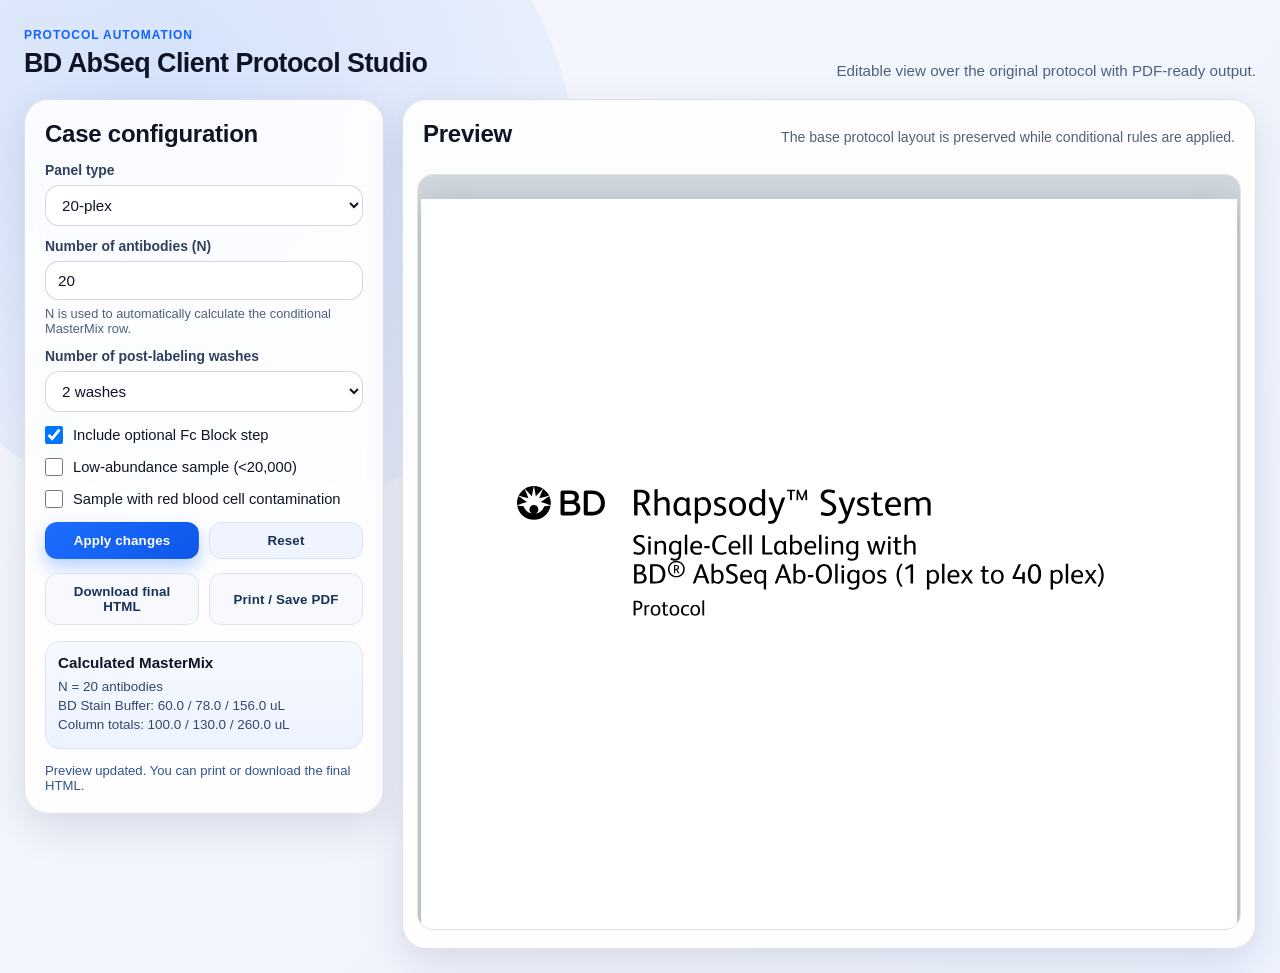
==== protocol_studio.html @ 252bf1d7 "Initial commit: keep all examples and translate to English" ====
<!doctype html>
<html lang="en">
<head>
  <meta charset="utf-8" />
  <meta name="viewport" content="width=device-width, initial-scale=1" />
  <title>BD AbSeq Protocol Studio</title>
  <link rel="stylesheet" href="studio.css" />
</head>
<body>
  <div class="bg-glow" aria-hidden="true"></div>
  <div class="app-shell">
    <header class="topbar">
      <div>
        <p class="eyebrow">Protocol Automation</p>
        <h1>BD AbSeq Client Protocol Studio</h1>
      </div>
      <p class="topbar-note">Editable view over the original protocol with PDF-ready output.</p>
    </header>

    <main class="layout">
      <aside class="controls" aria-label="Protocol configuration">
        <h2>Case configuration</h2>

        <label for="panelType">Panel type</label>
        <select id="panelType" name="panelType">
          <option value="10">10-plex</option>
          <option value="20" selected>20-plex</option>
          <option value="40">40-plex</option>
          <option value="custom">Custom (1-40)</option>
        </select>

        <label for="antibodyCount">Number of antibodies (N)</label>
        <input id="antibodyCount" name="antibodyCount" type="number" min="1" max="40" step="1" value="20" />
        <p class="hint">N is used to automatically calculate the conditional MasterMix row.</p>

        <label for="washCount">Number of post-labeling washes</label>
        <select id="washCount" name="washCount">
          <option value="2" selected>2 washes</option>
          <option value="3">3 washes (includes optional step 7)</option>
        </select>

        <label class="check-row" for="includeFcBlock">
          <input id="includeFcBlock" name="includeFcBlock" type="checkbox" checked />
          Include optional Fc Block step
        </label>

        <label class="check-row" for="lowAbundance">
          <input id="lowAbundance" name="lowAbundance" type="checkbox" />
          Low-abundance sample (&lt;20,000)
        </label>

        <label class="check-row" for="rbcContamination">
          <input id="rbcContamination" name="rbcContamination" type="checkbox" />
          Sample with red blood cell contamination
        </label>

        <div class="button-row">
          <button id="applyBtn" type="button" class="btn btn-primary">Apply changes</button>
          <button id="resetBtn" type="button" class="btn btn-ghost">Reset</button>
        </div>

        <div class="button-row">
          <button id="downloadHtmlBtn" type="button" class="btn btn-secondary">Download final HTML</button>
          <button id="printPdfBtn" type="button" class="btn btn-secondary">Print / Save PDF</button>
        </div>

        <div class="calc-card" aria-live="polite">
          <h3>Calculated MasterMix</h3>
          <p id="calcLine1"></p>
          <p id="calcLine2"></p>
          <p id="calcLine3"></p>
        </div>

        <p id="status" class="status">Loading base protocol...</p>
      </aside>

      <section class="preview" aria-label="Protocol preview">
        <div class="preview-head">
          <h2>Preview</h2>
          <p>The base protocol layout is preserved while conditional rules are applied.</p>
        </div>
        <iframe id="previewFrame" title="Protocol preview"></iframe>
      </section>
    </main>
  </div>

  <script src="studio.js"></script>
</body>
</html>
---- studio.css ----
:root {
  --bg-a: #f4f7fb;
  --bg-b: #eef3ff;
  --surface: rgba(255, 255, 255, 0.88);
  --surface-strong: #ffffff;
  --stroke: rgba(18, 22, 33, 0.12);
  --text: #0f1525;
  --muted: #51607a;
  --accent: #1263ff;
  --accent-soft: #dbe9ff;
  --shadow: 0 14px 40px rgba(22, 36, 70, 0.12);
  --radius-xl: 24px;
  --radius-md: 14px;
}

* {
  box-sizing: border-box;
}

html,
body {
  margin: 0;
  min-height: 100%;
  color: var(--text);
  font-family: "SF Pro Display", "Avenir Next", "Segoe UI Variable", "Helvetica Neue", sans-serif;
  background: linear-gradient(135deg, var(--bg-a), var(--bg-b));
}

.bg-glow {
  position: fixed;
  inset: -20% auto auto -10%;
  width: 55vw;
  height: 55vw;
  border-radius: 999px;
  background: radial-gradient(circle at 40% 40%, rgba(18, 99, 255, 0.14), rgba(18, 99, 255, 0));
  pointer-events: none;
  z-index: 0;
}

.app-shell {
  position: relative;
  z-index: 1;
  max-width: 1580px;
  margin: 0 auto;
  padding: 28px 24px 24px;
}

.topbar {
  display: flex;
  align-items: flex-end;
  justify-content: space-between;
  gap: 16px;
  margin-bottom: 20px;
}

.eyebrow {
  margin: 0;
  color: var(--accent);
  letter-spacing: 0.08em;
  text-transform: uppercase;
  font-size: 12px;
  font-weight: 700;
}

h1 {
  margin: 6px 0 0;
  font-weight: 650;
  letter-spacing: -0.02em;
  font-size: clamp(1.6rem, 2.1vw, 2.35rem);
}

.topbar-note {
  margin: 0;
  color: var(--muted);
  max-width: 460px;
  text-align: right;
  font-size: 0.95rem;
}

.layout {
  display: grid;
  grid-template-columns: 360px 1fr;
  gap: 18px;
  align-items: start;
}

.controls,
.preview {
  border: 1px solid var(--stroke);
  border-radius: var(--radius-xl);
  background: var(--surface);
  backdrop-filter: blur(16px);
  box-shadow: var(--shadow);
}

.controls {
  padding: 20px;
  position: sticky;
  top: 18px;
}

.controls h2,
.preview h2 {
  margin: 0 0 14px;
  font-weight: 650;
  letter-spacing: -0.01em;
}

label {
  display: block;
  font-size: 0.87rem;
  margin: 12px 0 7px;
  color: #2f3f5d;
  font-weight: 600;
}

input[type="number"],
select {
  width: 100%;
  border: 1px solid rgba(22, 33, 55, 0.18);
  border-radius: var(--radius-md);
  padding: 10px 12px;
  font-size: 0.95rem;
  background: #fff;
  color: var(--text);
}

input[type="number"]:focus,
select:focus,
button:focus {
  outline: 2px solid rgba(18, 99, 255, 0.45);
  outline-offset: 2px;
}

.hint {
  margin: 6px 0 0;
  font-size: 0.8rem;
  color: var(--muted);
}

.check-row {
  margin-top: 14px;
  display: flex;
  align-items: center;
  gap: 10px;
  color: var(--text);
  font-size: 0.92rem;
  font-weight: 500;
}

.check-row input {
  margin: 0;
  width: 18px;
  height: 18px;
}

.button-row {
  margin-top: 14px;
  display: flex;
  gap: 10px;
}

.btn {
  flex: 1;
  border-radius: 12px;
  border: 1px solid transparent;
  padding: 10px 12px;
  font-weight: 640;
  letter-spacing: 0.01em;
  cursor: pointer;
  transition: transform 140ms ease, box-shadow 140ms ease, background 140ms ease;
}

.btn:hover {
  transform: translateY(-1px);
}

.btn-primary {
  color: #fff;
  background: linear-gradient(135deg, #1c6eff, #0e56e9);
  box-shadow: 0 8px 18px rgba(18, 99, 255, 0.3);
}

.btn-ghost {
  color: #193259;
  background: #eff4ff;
  border-color: #d5e2ff;
}

.btn-secondary {
  color: #193259;
  background: #f7f9fd;
  border-color: #dbe3f3;
}

.calc-card {
  margin-top: 16px;
  padding: 12px;
  border: 1px solid #d9e4fb;
  border-radius: 14px;
  background: linear-gradient(180deg, #f6f9ff, #edf3ff);
}

.calc-card h3 {
  margin: 0 0 8px;
  font-size: 0.95rem;
}

.calc-card p {
  margin: 4px 0;
  font-size: 0.84rem;
  color: #32476c;
}

.status {
  margin: 14px 0 0;
  font-size: 0.82rem;
  color: #31548f;
}

.preview {
  padding: 14px;
}

.preview-head {
  display: flex;
  justify-content: space-between;
  align-items: baseline;
  gap: 10px;
  padding: 6px 6px 12px;
}

.preview-head p {
  margin: 0;
  color: var(--muted);
  font-size: 0.88rem;
}

#previewFrame {
  width: 100%;
  min-height: 84vh;
  border: 1px solid var(--stroke);
  border-radius: 16px;
  background: var(--surface-strong);
}

@media (max-width: 1180px) {
  .layout {
    grid-template-columns: 1fr;
  }

  .controls {
    position: static;
  }

  .topbar {
    flex-direction: column;
    align-items: flex-start;
  }

  .topbar-note {
    text-align: left;
  }

  #previewFrame {
    min-height: 70vh;
  }
}
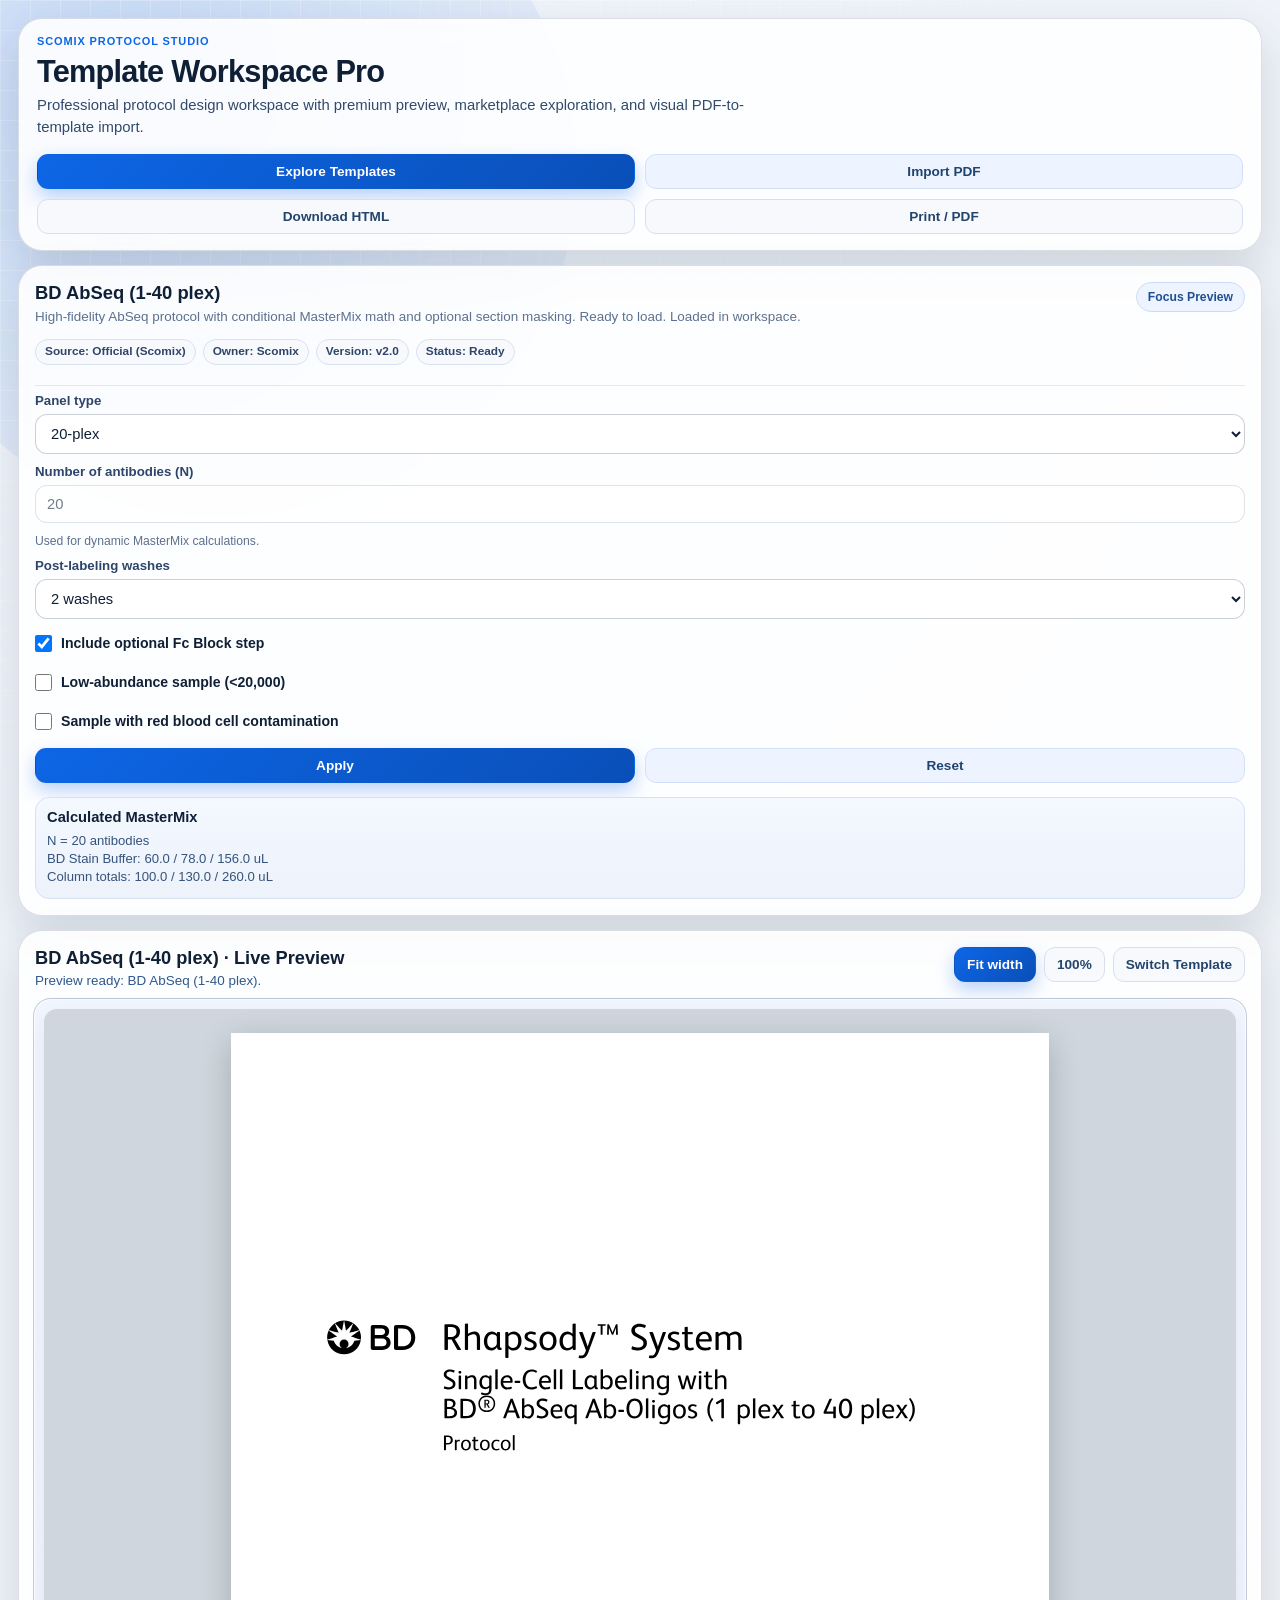
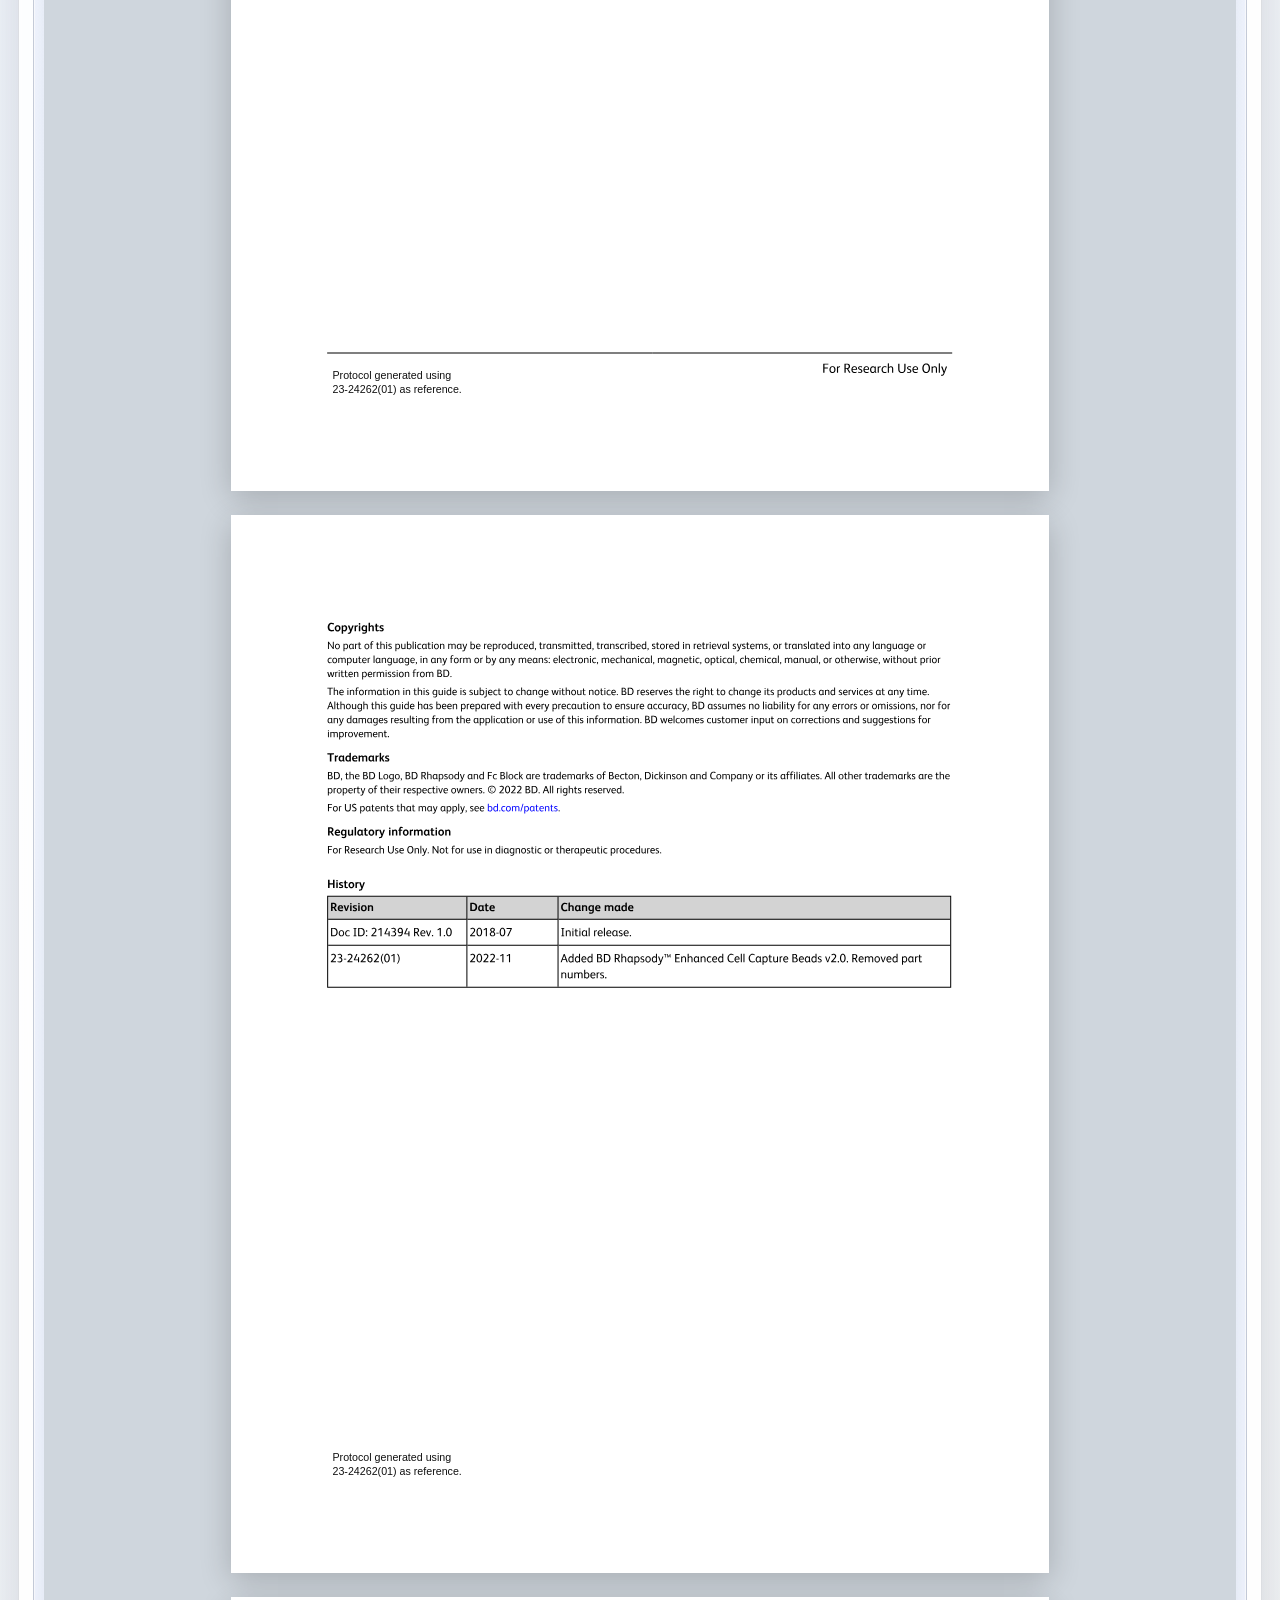
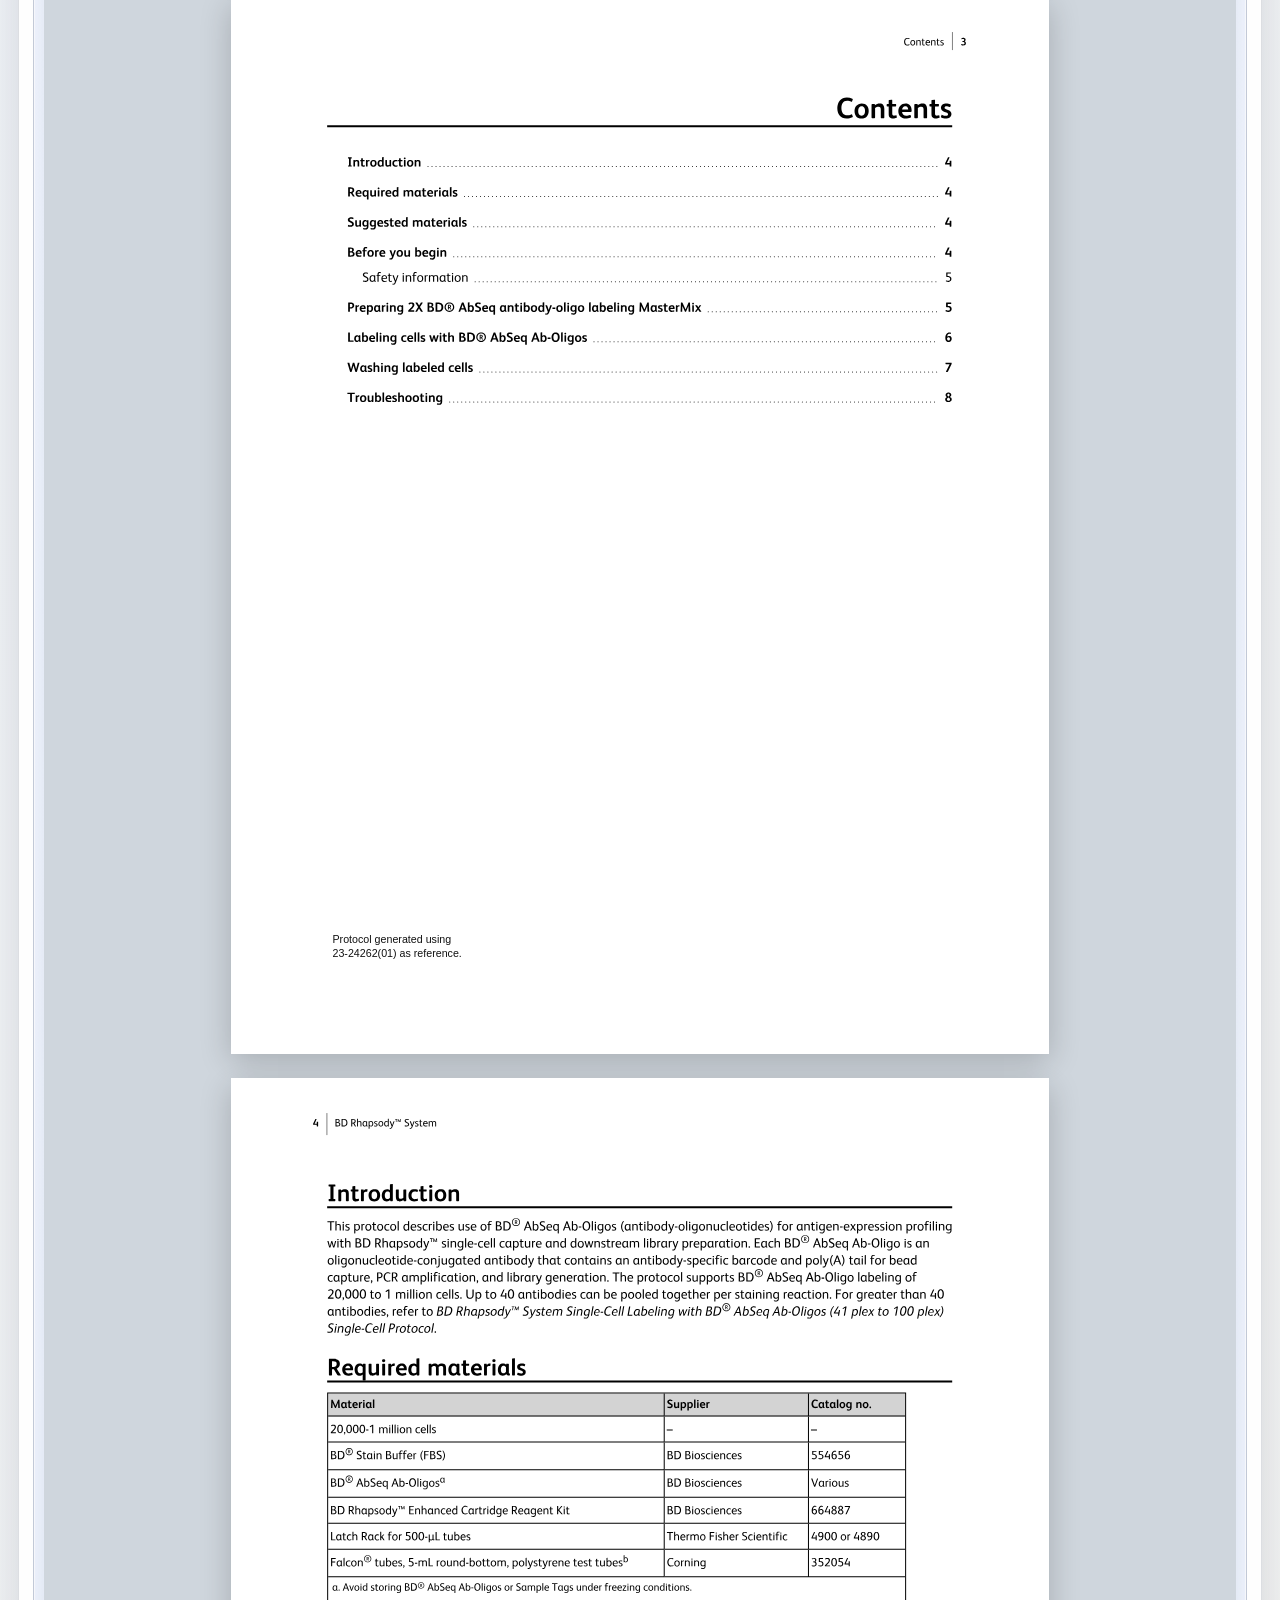
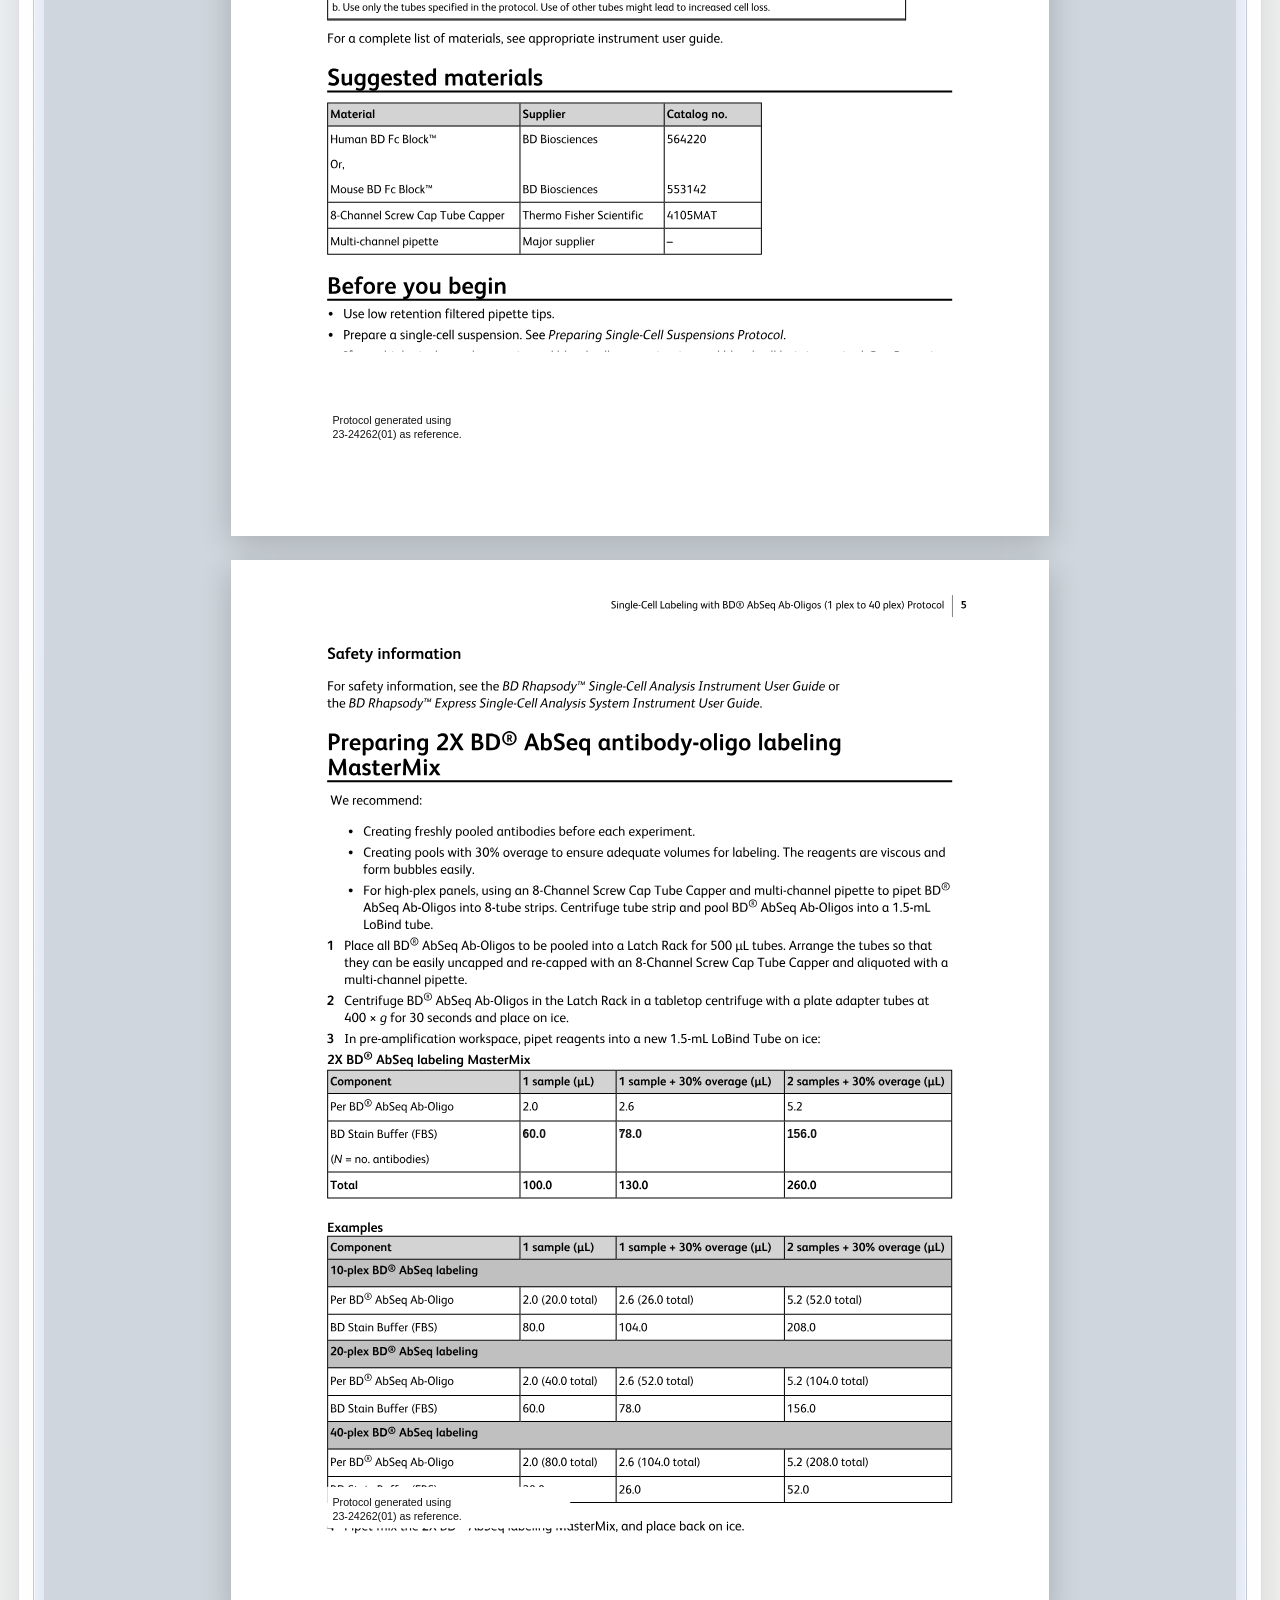
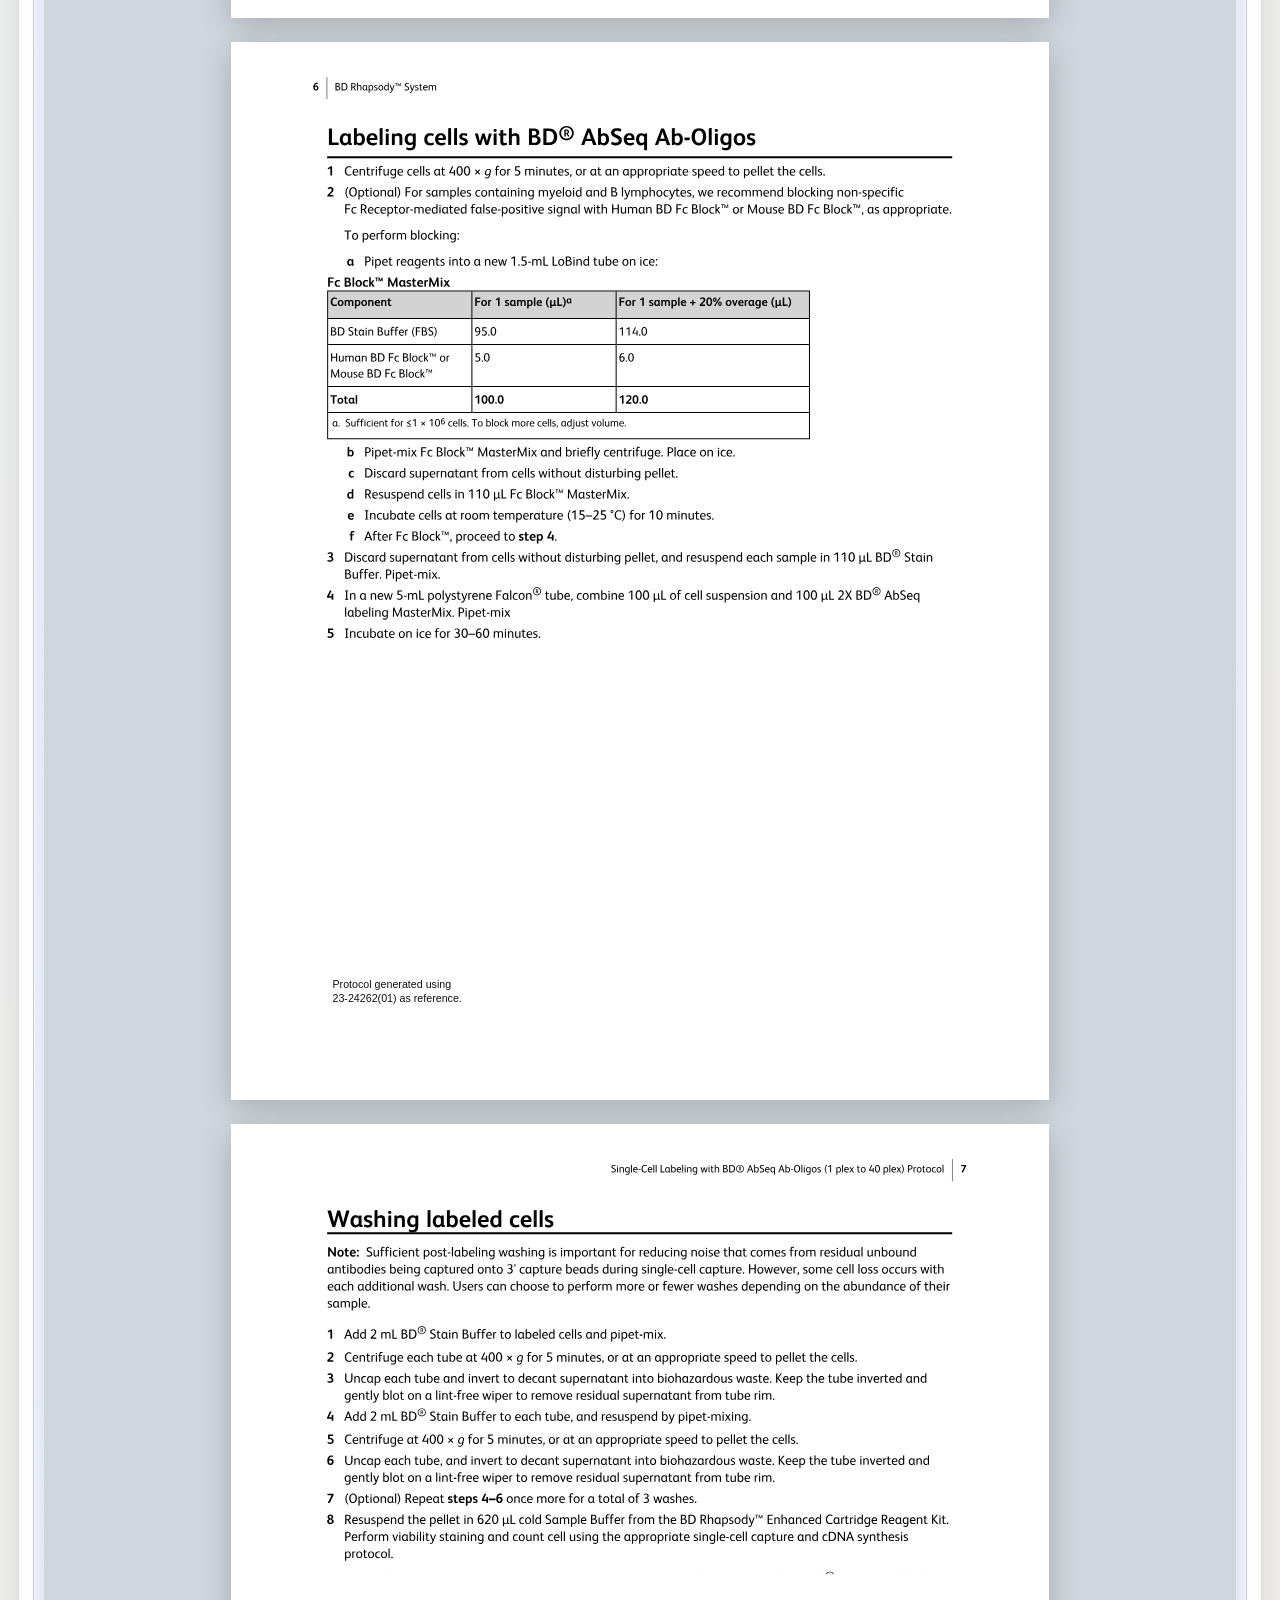
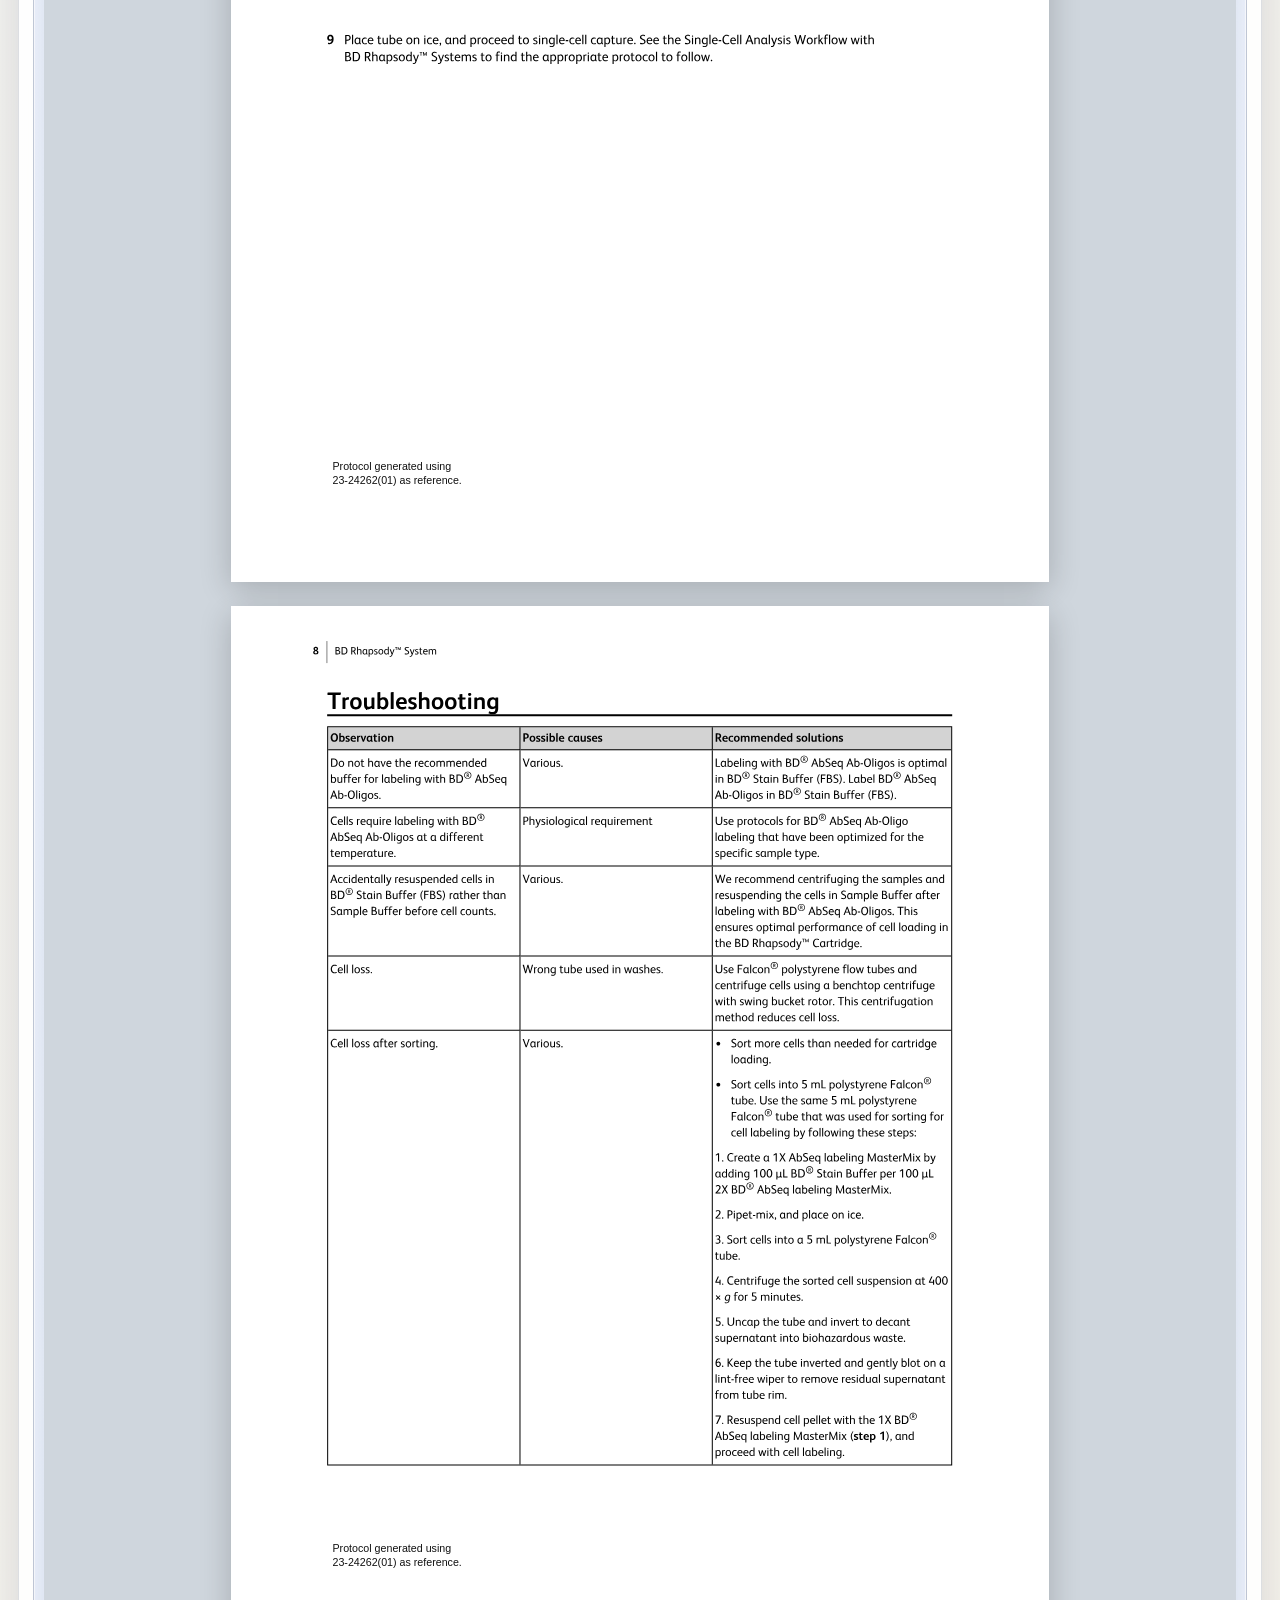
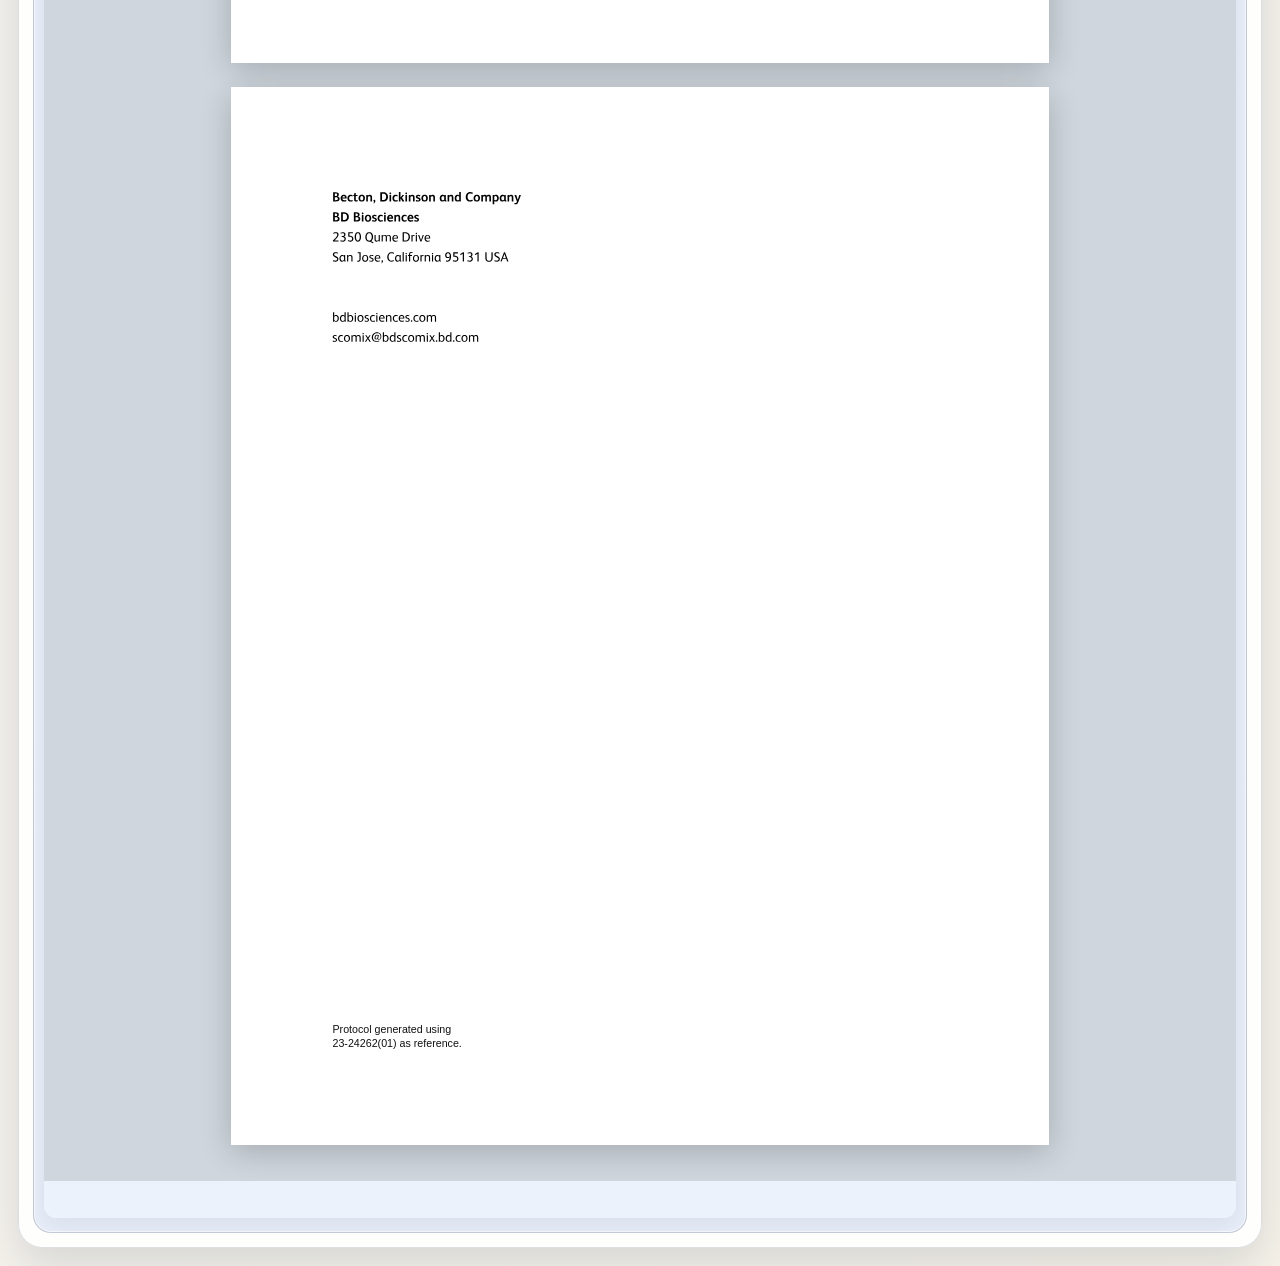
==== commit 8d401560: "Refactor code structure for improved readability and maintainability" ====
--- a/protocol_studio.html
+++ b/protocol_studio.html
@@ -3,87 +3,241 @@
 <head>
   <meta charset="utf-8" />
   <meta name="viewport" content="width=device-width, initial-scale=1" />
-  <title>BD AbSeq Protocol Studio</title>
+  <title>Scomix Template Workspace Pro</title>
   <link rel="stylesheet" href="studio.css" />
 </head>
 <body>
-  <div class="bg-glow" aria-hidden="true"></div>
+  <div class="app-backdrop" aria-hidden="true"></div>
+  <div class="app-grid-glow" aria-hidden="true"></div>
+
   <div class="app-shell">
-    <header class="topbar">
-      <div>
-        <p class="eyebrow">Protocol Automation</p>
-        <h1>BD AbSeq Client Protocol Studio</h1>
-      </div>
-      <p class="topbar-note">Editable view over the original protocol with PDF-ready output.</p>
+    <header class="main-header panel">
+      <div class="brand-block">
+        <p class="eyebrow">Scomix Protocol Studio</p>
+        <h1>Template Workspace Pro</h1>
+        <p class="hero-copy">
+          Professional protocol design workspace with premium preview, marketplace exploration,
+          and visual PDF-to-template import.
+        </p>
+      </div>
+
+      <div class="header-actions">
+        <button id="exploreTemplatesBtn" type="button" class="btn btn-primary">Explore Templates</button>
+        <button id="openPdfLabBtn" type="button" class="btn btn-ghost">Import PDF</button>
+        <button id="downloadHtmlBtn" type="button" class="btn btn-soft">Download HTML</button>
+        <button id="printPdfBtn" type="button" class="btn btn-soft">Print / PDF</button>
+      </div>
     </header>
 
-    <main class="layout">
-      <aside class="controls" aria-label="Protocol configuration">
-        <h2>Case configuration</h2>
-
-        <label for="panelType">Panel type</label>
-        <select id="panelType" name="panelType">
-          <option value="10">10-plex</option>
-          <option value="20" selected>20-plex</option>
-          <option value="40">40-plex</option>
-          <option value="custom">Custom (1-40)</option>
-        </select>
-
-        <label for="antibodyCount">Number of antibodies (N)</label>
-        <input id="antibodyCount" name="antibodyCount" type="number" min="1" max="40" step="1" value="20" />
-        <p class="hint">N is used to automatically calculate the conditional MasterMix row.</p>
-
-        <label for="washCount">Number of post-labeling washes</label>
-        <select id="washCount" name="washCount">
-          <option value="2" selected>2 washes</option>
-          <option value="3">3 washes (includes optional step 7)</option>
-        </select>
-
-        <label class="check-row" for="includeFcBlock">
-          <input id="includeFcBlock" name="includeFcBlock" type="checkbox" checked />
-          Include optional Fc Block step
-        </label>
-
-        <label class="check-row" for="lowAbundance">
-          <input id="lowAbundance" name="lowAbundance" type="checkbox" />
-          Low-abundance sample (&lt;20,000)
-        </label>
-
-        <label class="check-row" for="rbcContamination">
-          <input id="rbcContamination" name="rbcContamination" type="checkbox" />
-          Sample with red blood cell contamination
-        </label>
-
-        <div class="button-row">
-          <button id="applyBtn" type="button" class="btn btn-primary">Apply changes</button>
+    <main id="workspace" class="workspace">
+      <aside class="editor-panel panel" aria-label="Template editor">
+        <div class="panel-header">
+          <div>
+            <h2 id="editorTitle">Select a template</h2>
+            <p id="editorSubtitle" class="panel-subtitle">Open Explore Templates to load a protocol.</p>
+          </div>
+          <button id="focusPreviewBtn" type="button" class="chip-action">Focus Preview</button>
+        </div>
+
+        <div id="activeProtocolMeta" class="meta-row" aria-live="polite"></div>
+
+        <div id="protocolControls" class="control-list"></div>
+
+        <div class="control-actions">
+          <button id="applyBtn" type="button" class="btn btn-primary">Apply</button>
           <button id="resetBtn" type="button" class="btn btn-ghost">Reset</button>
         </div>
 
-        <div class="button-row">
-          <button id="downloadHtmlBtn" type="button" class="btn btn-secondary">Download final HTML</button>
-          <button id="printPdfBtn" type="button" class="btn btn-secondary">Print / Save PDF</button>
-        </div>
-
-        <div class="calc-card" aria-live="polite">
-          <h3>Calculated MasterMix</h3>
+        <div class="summary-card" aria-live="polite">
+          <h3 id="summaryTitle">Calculated values</h3>
           <p id="calcLine1"></p>
           <p id="calcLine2"></p>
           <p id="calcLine3"></p>
         </div>
-
-        <p id="status" class="status">Loading base protocol...</p>
       </aside>
 
-      <section class="preview" aria-label="Protocol preview">
-        <div class="preview-head">
-          <h2>Preview</h2>
-          <p>The base protocol layout is preserved while conditional rules are applied.</p>
-        </div>
-        <iframe id="previewFrame" title="Protocol preview"></iframe>
+      <section class="preview-panel panel" aria-label="Protocol preview">
+        <div class="preview-toolbar">
+          <div>
+            <h2 id="previewProtocolName">Live Preview</h2>
+            <p id="status" class="status">Load a protocol to start.</p>
+          </div>
+
+          <div class="preview-toolbar-actions">
+            <button id="fitPreviewBtn" type="button" class="btn btn-soft">Fit width</button>
+            <button id="actualPreviewBtn" type="button" class="btn btn-soft">100%</button>
+            <button id="openMarketplaceFromPreviewBtn" type="button" class="btn btn-soft">Switch Template</button>
+          </div>
+        </div>
+
+        <div id="frameWrap" class="frame-wrap">
+          <iframe id="previewFrame" title="Protocol preview"></iframe>
+        </div>
       </section>
     </main>
   </div>
 
+  <section
+    id="marketplacePanel"
+    class="overlay"
+    role="dialog"
+    aria-modal="true"
+    aria-labelledby="marketplaceTitle"
+    aria-describedby="marketplaceDescription"
+    hidden
+    aria-label="Template marketplace"
+  >
+    <div class="overlay-scrim" data-close-overlay="marketplace"></div>
+    <div class="overlay-sheet">
+      <header class="overlay-header">
+        <div>
+          <p class="overlay-kicker">Marketplace</p>
+          <h2 id="marketplaceTitle">Explore Templates</h2>
+          <p id="marketplaceDescription" class="overlay-copy">
+            Browse official and internal protocol templates with live cards, visual previews, and one-click loading.
+          </p>
+        </div>
+        <button id="closeMarketplaceBtn" type="button" class="btn btn-soft">Close</button>
+      </header>
+
+      <div class="market-tools">
+        <div class="market-search-wrap">
+          <label for="catalogSearch">Search templates</label>
+          <input
+            id="catalogSearch"
+            name="catalogSearch"
+            type="search"
+            placeholder="Search by name, owner, tag or workflow..."
+            autocomplete="off"
+          />
+        </div>
+
+        <div class="market-filters-row">
+          <div class="chip-row" role="tablist" aria-label="Filter templates by source">
+            <button type="button" class="chip is-active" data-source-filter="all">All</button>
+            <button type="button" class="chip" data-source-filter="official">Official / Scomix</button>
+            <button type="button" class="chip" data-source-filter="internal">Internal</button>
+          </div>
+
+          <div class="market-control-row">
+            <label class="market-inline-field" for="catalogSort">
+              <span>Sort</span>
+              <select id="catalogSort" name="catalogSort" class="market-select">
+                <option value="recommended">Recommended</option>
+                <option value="name-asc">Name (A-Z)</option>
+                <option value="name-desc">Name (Z-A)</option>
+              </select>
+            </label>
+
+            <label class="market-toggle" for="catalogReadyOnly">
+              <input id="catalogReadyOnly" name="catalogReadyOnly" type="checkbox" />
+              Show ready only
+            </label>
+
+            <button id="clearCatalogFiltersBtn" type="button" class="btn btn-soft market-clear-btn">
+              Clear filters
+            </button>
+          </div>
+        </div>
+
+        <div id="catalogStats" class="market-stats" aria-live="polite"></div>
+      </div>
+
+      <div class="market-headline">
+        <p id="catalogCount" aria-live="polite"></p>
+      </div>
+
+      <div id="catalogList" class="market-grid" aria-live="polite"></div>
+    </div>
+  </section>
+
+  <section id="pdfLabPanel" class="overlay" hidden aria-label="PDF template builder">
+    <div class="overlay-scrim" data-close-overlay="pdf-lab"></div>
+    <div class="overlay-sheet overlay-sheet-wide">
+      <header class="overlay-header">
+        <div>
+          <p class="overlay-kicker">Template Builder</p>
+          <h2>PDF Import Lab</h2>
+          <p class="overlay-copy">
+            Upload a PDF, auto-generate a template draft, and define editable regions visually.
+          </p>
+        </div>
+        <button id="closePdfLabBtn" type="button" class="btn btn-soft">Close</button>
+      </header>
+
+      <div class="pdf-lab-topbar">
+        <label class="upload-control" for="pdfUploadInput">
+          <span>Upload PDF</span>
+          <input id="pdfUploadInput" type="file" accept="application/pdf" />
+        </label>
+
+        <div class="pdf-page-controls">
+          <button id="pdfPrevPageBtn" type="button" class="btn btn-soft">Prev</button>
+          <p id="pdfPageIndicator">Page - / -</p>
+          <button id="pdfNextPageBtn" type="button" class="btn btn-soft">Next</button>
+          <button id="pdfZoomOutBtn" type="button" class="btn btn-soft">-</button>
+          <button id="pdfZoomInBtn" type="button" class="btn btn-soft">+</button>
+        </div>
+      </div>
+
+      <div class="pdf-lab-grid">
+        <section class="pdf-canvas-panel panel-subtle" aria-label="PDF page workspace">
+          <div class="pdf-canvas-toolbar">
+            <button id="autoSuggestFieldsBtn" type="button" class="btn btn-primary">Auto Suggest Fields</button>
+            <button id="clearPdfFieldsBtn" type="button" class="btn btn-soft">Clear Fields</button>
+          </div>
+
+          <div id="pdfCanvasWrap" class="pdf-canvas-wrap">
+            <canvas id="pdfCanvas"></canvas>
+            <div id="pdfOverlay" class="pdf-overlay" aria-label="Draw editable regions"></div>
+          </div>
+
+          <p class="pdf-help">
+            Draw by dragging over the page. Click any region to edit key, label, type, default value, and editable state.
+          </p>
+          <p id="pdfStatus" class="status">Upload a PDF to begin template generation.</p>
+        </section>
+
+        <aside class="pdf-config-panel panel-subtle" aria-label="Field configuration">
+          <h3>Template Fields</h3>
+          <div id="pdfFieldsList" class="pdf-field-list"></div>
+
+          <div id="pdfFieldEditor" class="pdf-field-editor" hidden>
+            <label for="fieldKeyInput">Field key</label>
+            <input id="fieldKeyInput" type="text" />
+
+            <label for="fieldLabelInput">Field label</label>
+            <input id="fieldLabelInput" type="text" />
+
+            <label for="fieldTypeSelect">Field type</label>
+            <select id="fieldTypeSelect">
+              <option value="text">Text</option>
+              <option value="number">Number</option>
+              <option value="checkbox">Checkbox</option>
+            </select>
+
+            <label for="fieldDefaultInput">Default value</label>
+            <input id="fieldDefaultInput" type="text" />
+
+            <label class="check-row" for="fieldEditableInput">
+              <input id="fieldEditableInput" type="checkbox" />
+              Editable in generated protocol
+            </label>
+
+            <div class="field-editor-actions">
+              <button id="saveFieldBtn" type="button" class="btn btn-primary">Save Field</button>
+              <button id="deleteFieldBtn" type="button" class="btn btn-soft">Delete</button>
+            </div>
+          </div>
+
+          <button id="publishPdfTemplateBtn" type="button" class="btn btn-primary full-width">
+            Publish Template To Marketplace
+          </button>
+        </aside>
+      </div>
+    </div>
+  </section>
+
   <script src="studio.js"></script>
 </body>
 </html>
--- a/studio.css
+++ b/studio.css
@@ -1,16 +1,29 @@
 :root {
-  --bg-a: #f4f7fb;
-  --bg-b: #eef3ff;
+  --bg-a: #eef3fb;
+  --bg-b: #f7f3ea;
+  --ink-900: #0f1f35;
+  --ink-700: #324a6b;
+  --ink-500: #5d708f;
   --surface: rgba(255, 255, 255, 0.88);
   --surface-strong: #ffffff;
-  --stroke: rgba(18, 22, 33, 0.12);
-  --text: #0f1525;
-  --muted: #51607a;
-  --accent: #1263ff;
-  --accent-soft: #dbe9ff;
-  --shadow: 0 14px 40px rgba(22, 36, 70, 0.12);
+  --stroke: rgba(18, 34, 62, 0.14);
+  --stroke-strong: rgba(18, 34, 62, 0.2);
+  --accent: #0d66e6;
+  --accent-strong: #0a4fb8;
+  --accent-soft: #dce9ff;
+  --internal: #cb7423;
+  --internal-soft: #ffe7cf;
+  --ok: #1e8a54;
+  --ok-soft: #d9f8e8;
+  --pending: #9b6715;
+  --pending-soft: #ffe6c4;
+  --danger: #bb2b2b;
+  --danger-soft: #ffe1e1;
+  --shadow-main: 0 18px 46px rgba(20, 38, 66, 0.14);
+  --shadow-soft: 0 8px 24px rgba(20, 38, 66, 0.08);
   --radius-xl: 24px;
-  --radius-md: 14px;
+  --radius-lg: 18px;
+  --radius-md: 12px;
 }
 
 * {
@@ -21,36 +34,65 @@
 body {
   margin: 0;
   min-height: 100%;
-  color: var(--text);
-  font-family: "SF Pro Display", "Avenir Next", "Segoe UI Variable", "Helvetica Neue", sans-serif;
-  background: linear-gradient(135deg, var(--bg-a), var(--bg-b));
-}
-
-.bg-glow {
+  color: var(--ink-900);
+  font-family: "Avenir Next", "IBM Plex Sans", "Segoe UI", sans-serif;
+  background: linear-gradient(130deg, var(--bg-a), var(--bg-b));
+}
+
+button,
+input,
+select {
+  font-family: inherit;
+}
+
+.app-backdrop {
   position: fixed;
   inset: -20% auto auto -10%;
   width: 55vw;
   height: 55vw;
   border-radius: 999px;
-  background: radial-gradient(circle at 40% 40%, rgba(18, 99, 255, 0.14), rgba(18, 99, 255, 0));
+  background: radial-gradient(circle at 36% 38%, rgba(13, 102, 230, 0.18), rgba(13, 102, 230, 0));
   pointer-events: none;
   z-index: 0;
+}
+
+.app-grid-glow {
+  position: fixed;
+  inset: 0;
+  pointer-events: none;
+  z-index: 0;
+  background-image:
+    linear-gradient(rgba(255, 255, 255, 0.22) 1px, transparent 1px),
+    linear-gradient(90deg, rgba(255, 255, 255, 0.22) 1px, transparent 1px);
+  background-size: 30px 30px;
+  mask-image: radial-gradient(circle at 20% 10%, black 0, black 42%, transparent 88%);
 }
 
 .app-shell {
   position: relative;
   z-index: 1;
-  max-width: 1580px;
+  max-width: 1700px;
   margin: 0 auto;
-  padding: 28px 24px 24px;
-}
-
-.topbar {
-  display: flex;
-  align-items: flex-end;
+  padding: 18px;
+}
+
+.panel {
+  border: 1px solid var(--stroke);
+  background: var(--surface);
+  backdrop-filter: blur(12px);
+  border-radius: var(--radius-xl);
+  box-shadow: var(--shadow-main);
+}
+
+.main-header {
+  display: flex;
   justify-content: space-between;
   gap: 16px;
-  margin-bottom: 20px;
+  padding: 16px 18px;
+}
+
+.brand-block {
+  max-width: 760px;
 }
 
 .eyebrow {
@@ -58,211 +100,971 @@
   color: var(--accent);
   letter-spacing: 0.08em;
   text-transform: uppercase;
-  font-size: 12px;
+  font-size: 11px;
+  font-weight: 760;
+}
+
+h1 {
+  margin: 7px 0 5px;
+  font-size: clamp(1.6rem, 2.4vw, 2.5rem);
+  letter-spacing: -0.025em;
+}
+
+.hero-copy {
+  margin: 0;
+  color: var(--ink-700);
+  line-height: 1.45;
+  font-size: 0.93rem;
+}
+
+.header-actions {
+  display: grid;
+  grid-template-columns: repeat(2, minmax(160px, 1fr));
+  gap: 10px;
+  align-content: center;
+  min-width: min(460px, 100%);
+}
+
+.workspace {
+  margin-top: 14px;
+  display: grid;
+  grid-template-columns: 360px minmax(0, 1fr);
+  gap: 14px;
+  transition: grid-template-columns 220ms ease;
+}
+
+.workspace.is-preview-focus {
+  grid-template-columns: 0 minmax(0, 1fr);
+}
+
+.workspace.is-preview-focus .editor-panel {
+  opacity: 0;
+  pointer-events: none;
+  border-width: 0;
+  width: 0;
+  padding: 0;
+  overflow: hidden;
+}
+
+.editor-panel {
+  padding: 16px;
+  display: grid;
+  align-content: start;
+  gap: 12px;
+  max-height: calc(100vh - 170px);
+  overflow: auto;
+}
+
+.panel-header {
+  display: flex;
+  justify-content: space-between;
+  gap: 10px;
+  align-items: flex-start;
+}
+
+.panel-header h2 {
+  margin: 0;
+  font-size: 1.15rem;
+}
+
+.panel-subtitle {
+  margin: 4px 0 0;
+  color: var(--ink-500);
+  font-size: 0.84rem;
+  line-height: 1.4;
+}
+
+.chip-action {
+  border: 1px solid #cbdbf6;
+  background: #edf4ff;
+  color: #1f4f92;
+  border-radius: 999px;
+  padding: 7px 11px;
+  font-size: 0.76rem;
   font-weight: 700;
-}
-
-h1 {
-  margin: 6px 0 0;
+  cursor: pointer;
+}
+
+.meta-row {
+  display: flex;
+  flex-wrap: wrap;
+  gap: 7px;
+  align-items: center;
+  align-content: flex-start;
+  min-height: 30px;
+}
+
+.meta-pill {
+  display: inline-flex;
+  align-items: center;
+  border-radius: 999px;
+  border: 1px solid #d7e1f0;
+  background: #f7f9fd;
+  color: #2f4568;
+  padding: 5px 9px;
+  font-size: 0.74rem;
+  line-height: 1.15;
   font-weight: 650;
-  letter-spacing: -0.02em;
-  font-size: clamp(1.6rem, 2.1vw, 2.35rem);
-}
-
-.topbar-note {
-  margin: 0;
-  color: var(--muted);
-  max-width: 460px;
-  text-align: right;
-  font-size: 0.95rem;
-}
-
-.layout {
-  display: grid;
-  grid-template-columns: 360px 1fr;
-  gap: 18px;
-  align-items: start;
-}
-
-.controls,
-.preview {
-  border: 1px solid var(--stroke);
-  border-radius: var(--radius-xl);
-  background: var(--surface);
-  backdrop-filter: blur(16px);
-  box-shadow: var(--shadow);
-}
-
-.controls {
-  padding: 20px;
-  position: sticky;
-  top: 18px;
-}
-
-.controls h2,
-.preview h2 {
-  margin: 0 0 14px;
-  font-weight: 650;
-  letter-spacing: -0.01em;
+}
+
+.control-list {
+  display: grid;
+  gap: 10px;
+}
+
+#protocolControls.control-list {
+  margin-top: 4px;
+  padding-top: 7px;
+  border-top: 1px solid #e1e8f5;
+}
+
+.form-field {
+  display: grid;
+  gap: 6px;
+  margin-top: 0;
+}
+
+.form-field label {
+  margin: 0;
 }
 
 label {
   display: block;
-  font-size: 0.87rem;
-  margin: 12px 0 7px;
-  color: #2f3f5d;
-  font-weight: 600;
-}
-
+  margin: 0 0 6px;
+  font-size: 0.83rem;
+  font-weight: 650;
+  color: #2d4569;
+}
+
+input[type="search"],
+input[type="text"],
 input[type="number"],
 select {
   width: 100%;
-  border: 1px solid rgba(22, 33, 55, 0.18);
+  border: 1px solid rgba(22, 40, 71, 0.22);
   border-radius: var(--radius-md);
-  padding: 10px 12px;
-  font-size: 0.95rem;
+  padding: 10px 11px;
   background: #fff;
-  color: var(--text);
-}
-
-input[type="number"]:focus,
+  color: var(--ink-900);
+  font-size: 0.92rem;
+}
+
+input::placeholder {
+  color: #8a99b1;
+}
+
+input:focus,
 select:focus,
 button:focus {
-  outline: 2px solid rgba(18, 99, 255, 0.45);
+  outline: 2px solid rgba(13, 102, 230, 0.42);
   outline-offset: 2px;
 }
 
+input:disabled,
+select:disabled,
+button:disabled {
+  cursor: not-allowed;
+  opacity: 0.58;
+}
+
 .hint {
-  margin: 6px 0 0;
+  margin: 5px 0 0;
+  font-size: 0.76rem;
+  color: var(--ink-500);
+}
+
+.check-row {
+  margin-top: 6px;
+  display: flex;
+  align-items: center;
+  gap: 9px;
+  font-size: 0.88rem;
+  color: var(--ink-900);
+}
+
+.check-row input {
+  margin: 0;
+  width: 17px;
+  height: 17px;
+}
+
+.control-actions {
+  display: grid;
+  grid-template-columns: 1fr 1fr;
+  gap: 10px;
+}
+
+.summary-card {
+  margin-top: 2px;
+  border: 1px solid #d4e0f6;
+  border-radius: 14px;
+  background: linear-gradient(180deg, #f4f8ff, #edf2fb);
+  padding: 11px;
+}
+
+.summary-card h3 {
+  margin: 0 0 8px;
+  font-size: 0.92rem;
+}
+
+.summary-card p {
+  margin: 3px 0;
+  font-size: 0.82rem;
+  color: #35537b;
+}
+
+.preview-panel {
+  padding: 14px;
+  display: flex;
+  flex-direction: column;
+  min-height: calc(100vh - 170px);
+}
+
+.preview-toolbar {
+  display: flex;
+  justify-content: space-between;
+  gap: 10px;
+  align-items: flex-start;
+  padding: 2px 2px 10px;
+}
+
+.preview-toolbar h2 {
+  margin: 0;
+  font-size: 1.14rem;
+}
+
+.preview-toolbar-actions {
+  display: flex;
+  flex-wrap: wrap;
+  gap: 8px;
+}
+
+.status {
+  margin: 4px 0 0;
+  font-size: 0.84rem;
+  color: #30588c;
+}
+
+.status.is-error {
+  color: var(--danger);
+}
+
+.frame-wrap {
+  flex: 1;
+  border-radius: 18px;
+  border: 1px solid var(--stroke-strong);
+  background: linear-gradient(180deg, #f2f6ff, #e8eef9);
+  box-shadow: inset 0 0 0 1px rgba(255, 255, 255, 0.7);
+  padding: 10px;
+  overflow: auto;
+}
+
+#previewFrame {
+  width: 100%;
+  min-height: calc(100vh - 235px);
+  border: 0;
+  border-radius: 13px;
+  background: #ffffff;
+  box-shadow: var(--shadow-soft);
+}
+
+.btn {
+  border: 1px solid transparent;
+  border-radius: 11px;
+  padding: 9px 12px;
+  font-weight: 650;
+  font-size: 0.85rem;
+  cursor: pointer;
+  transition: transform 130ms ease, box-shadow 130ms ease, background 130ms ease;
+}
+
+.btn:hover:enabled {
+  transform: translateY(-1px);
+}
+
+.btn-primary {
+  color: #fff;
+  background: linear-gradient(135deg, var(--accent), var(--accent-strong));
+  box-shadow: 0 8px 18px rgba(13, 102, 230, 0.28);
+}
+
+.btn-ghost {
+  color: #1f446f;
+  background: #eef4ff;
+  border-color: #d2e0fb;
+}
+
+.btn-soft {
+  color: #24456b;
+  background: #f7f9fd;
+  border-color: #d7dfee;
+}
+
+.overlay {
+  position: fixed;
+  inset: 0;
+  z-index: 10;
+}
+
+.overlay-scrim {
+  position: absolute;
+  inset: 0;
+  background: rgba(9, 18, 34, 0.5);
+  backdrop-filter: blur(3px);
+}
+
+.overlay-sheet {
+  position: absolute;
+  inset: 30px;
+  border-radius: 26px;
+  border: 1px solid rgba(222, 232, 248, 0.45);
+  background: #f8fbff;
+  display: flex;
+  flex-direction: column;
+  box-shadow: 0 24px 62px rgba(10, 22, 45, 0.35);
+  overflow: hidden;
+}
+
+.overlay-sheet-wide {
+  inset: 16px;
+}
+
+.overlay-header {
+  padding: 16px 20px;
+  border-bottom: 1px solid #dbe3f1;
+  display: flex;
+  justify-content: space-between;
+  gap: 16px;
+  align-items: flex-start;
+  background: linear-gradient(180deg, #fafdff, #f3f8ff);
+}
+
+.overlay-kicker {
+  margin: 0;
+  color: var(--accent);
+  letter-spacing: 0.08em;
+  text-transform: uppercase;
+  font-size: 11px;
+  font-weight: 740;
+}
+
+.overlay-header h2 {
+  margin: 6px 0 4px;
+  font-size: 1.4rem;
+}
+
+.overlay-copy {
+  margin: 0;
+  color: var(--ink-500);
+  max-width: 760px;
+  font-size: 0.9rem;
+}
+
+.market-tools {
+  padding: 14px 20px 10px;
+  display: grid;
+  gap: 12px;
+  border-bottom: 1px solid #dbe3f1;
+  background: linear-gradient(180deg, #fafdff 0%, #f3f8ff 100%);
+}
+
+.market-search-wrap {
+  display: grid;
+  gap: 6px;
+}
+
+.market-filters-row {
+  display: flex;
+  flex-wrap: wrap;
+  justify-content: space-between;
+  gap: 10px;
+}
+
+.chip-row {
+  display: flex;
+  flex-wrap: wrap;
+  gap: 8px;
+}
+
+.chip {
+  border: 1px solid #cfdcf4;
+  background: #f2f6ff;
+  color: #224b7e;
+  border-radius: 999px;
+  padding: 6px 12px;
+  font-size: 0.76rem;
+  font-weight: 700;
+  cursor: pointer;
+  transition: transform 120ms ease, background 120ms ease, border-color 120ms ease;
+}
+
+.chip:hover {
+  transform: translateY(-1px);
+  border-color: #b8cdf8;
+}
+
+.chip.is-active {
+  background: var(--accent-soft);
+  border-color: #abc6fb;
+  color: #124792;
+  box-shadow: 0 6px 14px rgba(13, 102, 230, 0.16);
+}
+
+.market-control-row {
+  display: flex;
+  flex-wrap: wrap;
+  align-items: center;
+  gap: 8px;
+}
+
+.market-inline-field {
+  display: inline-flex;
+  align-items: center;
+  gap: 7px;
+  margin: 0;
+  border: 1px solid #d0ddf4;
+  border-radius: 10px;
+  background: #ffffff;
+  padding: 6px 8px;
+}
+
+.market-inline-field span {
+  font-size: 0.74rem;
+  color: #36547e;
+  font-weight: 700;
+  letter-spacing: 0.01em;
+}
+
+.market-select {
+  min-width: 170px;
+  border-radius: 8px;
+  border: 1px solid #d0ddf4;
+  background: #f9fbff;
+  padding: 6px 9px;
   font-size: 0.8rem;
-  color: var(--muted);
-}
-
-.check-row {
-  margin-top: 14px;
-  display: flex;
+  color: #24466f;
+}
+
+.market-toggle {
+  display: inline-flex;
+  align-items: center;
+  gap: 8px;
+  border: 1px solid #d0ddf4;
+  background: #ffffff;
+  color: #2c4d75;
+  border-radius: 10px;
+  padding: 6px 10px;
+  font-size: 0.78rem;
+  font-weight: 650;
+}
+
+.market-toggle input {
+  margin: 0;
+}
+
+.market-clear-btn {
+  padding-inline: 10px;
+  font-size: 0.78rem;
+}
+
+.market-stats {
+  display: flex;
+  flex-wrap: wrap;
+  gap: 7px;
+}
+
+.market-stat {
+  display: inline-flex;
+  align-items: center;
+  border-radius: 999px;
+  border: 1px solid #d1ddef;
+  background: #f7f9fd;
+  color: #3e5a7f;
+  padding: 4px 9px;
+  font-size: 0.73rem;
+  font-weight: 700;
+}
+
+.market-headline {
+  display: flex;
+  justify-content: space-between;
+  align-items: center;
+  padding: 0 20px 10px;
+  color: #506685;
+  font-size: 0.86rem;
+}
+
+.market-grid {
+  padding: 0 20px 20px;
+  overflow: auto;
+  display: grid;
+  grid-template-columns: repeat(auto-fill, minmax(300px, 1fr));
+  gap: 12px;
+  align-content: start;
+}
+
+.market-card {
+  border: 1px solid #d9e2f3;
+  background: linear-gradient(180deg, #ffffff 0%, #fbfdff 100%);
+  border-radius: var(--radius-lg);
+  padding: 12px;
+  display: grid;
+  gap: 10px;
+  box-shadow: var(--shadow-soft);
+  transition: border-color 140ms ease, transform 140ms ease, box-shadow 140ms ease;
+  min-height: 382px;
+}
+
+.market-card:hover {
+  transform: translateY(-1px);
+  box-shadow: 0 12px 28px rgba(20, 38, 66, 0.12);
+}
+
+.market-card.is-selected {
+  border-color: #93b7fa;
+  box-shadow: 0 12px 30px rgba(13, 102, 230, 0.16);
+}
+
+.market-card.is-ready {
+  border-top: 3px solid #6bbf96;
+}
+
+.market-card.is-planned {
+  border-top: 3px solid #e3b06d;
+}
+
+.market-card-preview-shell {
+  position: relative;
+  width: 100%;
+  height: 185px;
+  border: 1px solid #d4deee;
+  border-radius: 13px;
+  background: linear-gradient(150deg, #eff5ff 0%, #f7fbff 100%);
+  overflow: hidden;
+}
+
+.market-card-preview-frame {
+  width: 100%;
+  height: 100%;
+  border: 0;
+  display: block;
+  background: #f6f9ff;
+  pointer-events: none;
+}
+
+.market-card-preview-overlay {
+  position: absolute;
+  right: 8px;
+  bottom: 8px;
+  border-radius: 999px;
+  border: 1px solid rgba(165, 188, 229, 0.85);
+  background: rgba(247, 251, 255, 0.92);
+  color: #35527c;
+  font-size: 0.7rem;
+  font-weight: 700;
+  padding: 4px 8px;
+  letter-spacing: 0.02em;
+  transition: opacity 180ms ease, transform 180ms ease;
+}
+
+.market-card-preview-shell.is-ready .market-card-preview-overlay {
+  opacity: 0;
+  transform: translateY(4px);
+  pointer-events: none;
+}
+
+.market-card-head {
+  display: flex;
+  justify-content: space-between;
+  align-items: flex-start;
+  gap: 8px;
+}
+
+.market-card-title-wrap {
+  min-width: 0;
+  flex: 1 1 auto;
+}
+
+.market-card-title {
+  margin: 0;
+  font-size: 0.96rem;
+  line-height: 1.18;
+  white-space: nowrap;
+  overflow: hidden;
+  text-overflow: ellipsis;
+}
+
+.market-card-owner {
+  margin: 4px 0 0;
+  font-size: 0.8rem;
+  color: var(--ink-500);
+}
+
+.market-card-submeta {
+  margin: 4px 0 0;
+  font-size: 0.74rem;
+  color: #587096;
+  letter-spacing: 0.01em;
+}
+
+.market-badge {
+  display: inline-flex;
+  align-items: center;
+  justify-content: center;
+  align-self: flex-start;
+  flex: 0 0 auto;
+  border-radius: 999px;
+  padding: 4px 8px;
+  line-height: 1;
+  font-size: 0.72rem;
+  font-weight: 700;
+  white-space: nowrap;
+}
+
+.market-badge-official {
+  background: var(--accent-soft);
+  color: #1550a7;
+  border: 1px solid #b8cdf8;
+}
+
+.market-badge-internal {
+  background: var(--internal-soft);
+  color: #9c5715;
+  border: 1px solid #f2c38f;
+}
+
+.market-badge-ready {
+  background: var(--ok-soft);
+  color: #1f7f4b;
+  border: 1px solid #a7e4c6;
+}
+
+.market-badge-planned {
+  background: var(--pending-soft);
+  color: #8b5f16;
+  border: 1px solid #ebc78c;
+}
+
+.market-card-description {
+  margin: 0;
+  color: #37537b;
+  font-size: 0.84rem;
+  line-height: 1.42;
+  min-height: 2.4em;
+}
+
+.market-tags {
+  display: flex;
+  flex-wrap: wrap;
+  gap: 6px;
+}
+
+.market-tag {
+  border: 1px solid #d7e0ef;
+  background: #f5f8fe;
+  color: #3f567a;
+  border-radius: 999px;
+  padding: 4px 8px;
+  font-size: 0.72rem;
+}
+
+.market-card-actions {
+  display: grid;
+  grid-template-columns: 1fr 1fr;
+  gap: 8px;
+  margin-top: auto;
+}
+
+.market-card-actions .btn {
+  min-height: 34px;
+}
+
+.empty-state {
+  border: 1px dashed #c7d5ed;
+  background: #f7f9fd;
+  border-radius: 14px;
+  padding: 16px;
+  color: #5c7192;
+  font-size: 0.86rem;
+  line-height: 1.45;
+}
+
+.pdf-lab-topbar {
+  padding: 14px 20px;
+  border-bottom: 1px solid #dbe3f1;
+  display: flex;
+  flex-wrap: wrap;
+  justify-content: space-between;
+  gap: 12px;
+  background: #f6f9ff;
+}
+
+.upload-control {
+  display: inline-flex;
   align-items: center;
   gap: 10px;
-  color: var(--text);
-  font-size: 0.92rem;
-  font-weight: 500;
-}
-
-.check-row input {
-  margin: 0;
-  width: 18px;
-  height: 18px;
-}
-
-.button-row {
-  margin-top: 14px;
-  display: flex;
+  margin: 0;
+  border: 1px solid #ccd8ef;
+  border-radius: 10px;
+  background: #ffffff;
+  padding: 8px 12px;
+  font-size: 0.84rem;
+  font-weight: 700;
+  color: #295183;
+}
+
+.upload-control input[type="file"] {
+  border: 0;
+  padding: 0;
+  font-size: 0.8rem;
+}
+
+.pdf-page-controls {
+  display: inline-flex;
+  align-items: center;
+  gap: 8px;
+}
+
+#pdfPageIndicator {
+  margin: 0;
+  min-width: 92px;
+  text-align: center;
+  color: #4b6288;
+  font-size: 0.83rem;
+}
+
+.pdf-lab-grid {
+  flex: 1;
+  display: grid;
+  grid-template-columns: minmax(0, 1fr) 360px;
+  gap: 12px;
+  padding: 14px 20px 20px;
+  overflow: hidden;
+}
+
+.panel-subtle {
+  border: 1px solid #d6e0f1;
+  border-radius: 18px;
+  background: #ffffff;
+  box-shadow: var(--shadow-soft);
+}
+
+.pdf-canvas-panel {
+  padding: 12px;
+  display: flex;
+  flex-direction: column;
+  min-height: 0;
+}
+
+.pdf-canvas-toolbar {
+  display: flex;
+  gap: 8px;
+  margin-bottom: 8px;
+}
+
+.pdf-canvas-wrap {
+  position: relative;
+  flex: 1;
+  overflow: auto;
+  border: 1px solid #cfdcee;
+  border-radius: 14px;
+  background: #f2f6fd;
+  display: grid;
+  place-items: center;
+  padding: 10px;
+}
+
+#pdfCanvas {
+  display: block;
+  max-width: 100%;
+  border-radius: 6px;
+  box-shadow: 0 8px 24px rgba(14, 29, 54, 0.2);
+}
+
+.pdf-overlay {
+  position: absolute;
+  pointer-events: auto;
+}
+
+.pdf-field-box {
+  position: absolute;
+  border-radius: 6px;
+  border: 2px solid rgba(13, 102, 230, 0.8);
+  background: rgba(13, 102, 230, 0.16);
+  cursor: pointer;
+}
+
+.pdf-field-box.is-locked {
+  border-color: rgba(184, 118, 34, 0.85);
+  background: rgba(218, 145, 54, 0.18);
+}
+
+.pdf-field-box.is-selected {
+  box-shadow: 0 0 0 2px #ffffff, 0 0 0 4px rgba(13, 102, 230, 0.6);
+}
+
+.pdf-field-box.draft {
+  pointer-events: none;
+  border-style: dashed;
+}
+
+.pdf-help {
+  margin: 9px 0 0;
+  color: #516786;
+  font-size: 0.82rem;
+}
+
+.pdf-config-panel {
+  padding: 12px;
+  display: flex;
+  flex-direction: column;
   gap: 10px;
-}
-
-.btn {
-  flex: 1;
-  border-radius: 12px;
-  border: 1px solid transparent;
-  padding: 10px 12px;
-  font-weight: 640;
-  letter-spacing: 0.01em;
+  overflow: auto;
+}
+
+.pdf-config-panel h3 {
+  margin: 0;
+  font-size: 1.02rem;
+}
+
+.pdf-field-list {
+  display: grid;
+  gap: 7px;
+  max-height: 270px;
+  overflow: auto;
+}
+
+.pdf-field-item {
+  border: 1px solid #d7e1f0;
+  border-radius: 10px;
+  background: #f7f9fd;
+  padding: 8px;
   cursor: pointer;
-  transition: transform 140ms ease, box-shadow 140ms ease, background 140ms ease;
-}
-
-.btn:hover {
-  transform: translateY(-1px);
-}
-
-.btn-primary {
-  color: #fff;
-  background: linear-gradient(135deg, #1c6eff, #0e56e9);
-  box-shadow: 0 8px 18px rgba(18, 99, 255, 0.3);
-}
-
-.btn-ghost {
-  color: #193259;
-  background: #eff4ff;
-  border-color: #d5e2ff;
-}
-
-.btn-secondary {
-  color: #193259;
-  background: #f7f9fd;
-  border-color: #dbe3f3;
-}
-
-.calc-card {
-  margin-top: 16px;
-  padding: 12px;
-  border: 1px solid #d9e4fb;
-  border-radius: 14px;
-  background: linear-gradient(180deg, #f6f9ff, #edf3ff);
-}
-
-.calc-card h3 {
-  margin: 0 0 8px;
-  font-size: 0.95rem;
-}
-
-.calc-card p {
-  margin: 4px 0;
-  font-size: 0.84rem;
-  color: #32476c;
-}
-
-.status {
-  margin: 14px 0 0;
+}
+
+.pdf-field-item.is-selected {
+  border-color: #9cbcf6;
+  background: #eaf2ff;
+}
+
+.pdf-field-item-title {
+  margin: 0;
   font-size: 0.82rem;
-  color: #31548f;
-}
-
-.preview {
-  padding: 14px;
-}
-
-.preview-head {
-  display: flex;
-  justify-content: space-between;
-  align-items: baseline;
-  gap: 10px;
-  padding: 6px 6px 12px;
-}
-
-.preview-head p {
-  margin: 0;
-  color: var(--muted);
-  font-size: 0.88rem;
-}
-
-#previewFrame {
+  font-weight: 700;
+}
+
+.pdf-field-item-meta {
+  margin: 3px 0 0;
+  color: #5a6f8f;
+  font-size: 0.75rem;
+}
+
+.pdf-field-editor {
+  border-top: 1px solid #e0e7f3;
+  padding-top: 10px;
+  display: grid;
+  gap: 8px;
+}
+
+.field-editor-actions {
+  display: grid;
+  grid-template-columns: 1fr 1fr;
+  gap: 8px;
+}
+
+.full-width {
   width: 100%;
-  min-height: 84vh;
-  border: 1px solid var(--stroke);
-  border-radius: 16px;
-  background: var(--surface-strong);
-}
-
-@media (max-width: 1180px) {
-  .layout {
+}
+
+@media (max-width: 1280px) {
+  .main-header {
+    flex-direction: column;
+  }
+
+  .header-actions {
+    min-width: 0;
+    width: 100%;
+  }
+
+  .workspace {
     grid-template-columns: 1fr;
   }
 
-  .controls {
-    position: static;
-  }
-
-  .topbar {
+  .workspace.is-preview-focus {
+    grid-template-columns: 1fr;
+  }
+
+  .workspace.is-preview-focus .editor-panel {
+    display: none;
+  }
+
+  .editor-panel {
+    max-height: none;
+  }
+
+  .preview-panel {
+    min-height: 72vh;
+  }
+
+  #previewFrame {
+    min-height: 68vh;
+  }
+
+  .pdf-lab-grid {
+    grid-template-columns: 1fr;
+  }
+}
+
+@media (max-width: 900px) {
+  .app-shell {
+    padding: 12px;
+  }
+
+  .overlay-sheet,
+  .overlay-sheet-wide {
+    inset: 8px;
+    border-radius: 16px;
+  }
+
+  .header-actions {
+    grid-template-columns: 1fr;
+  }
+
+  .preview-toolbar,
+  .overlay-header,
+  .pdf-lab-topbar {
     flex-direction: column;
-    align-items: flex-start;
-  }
-
-  .topbar-note {
-    text-align: left;
-  }
-
-  #previewFrame {
-    min-height: 70vh;
-  }
-}
+  }
+
+  .preview-toolbar-actions {
+    width: 100%;
+    display: grid;
+    grid-template-columns: 1fr 1fr;
+  }
+
+  .market-grid {
+    grid-template-columns: 1fr;
+  }
+
+  .market-filters-row,
+  .market-control-row {
+    width: 100%;
+  }
+
+  .market-inline-field,
+  .market-select,
+  .market-toggle,
+  .market-clear-btn {
+    width: 100%;
+  }
+
+  .market-inline-field {
+    justify-content: space-between;
+  }
+
+  .market-card-actions,
+  .control-actions,
+  .field-editor-actions {
+    grid-template-columns: 1fr;
+  }
+}
